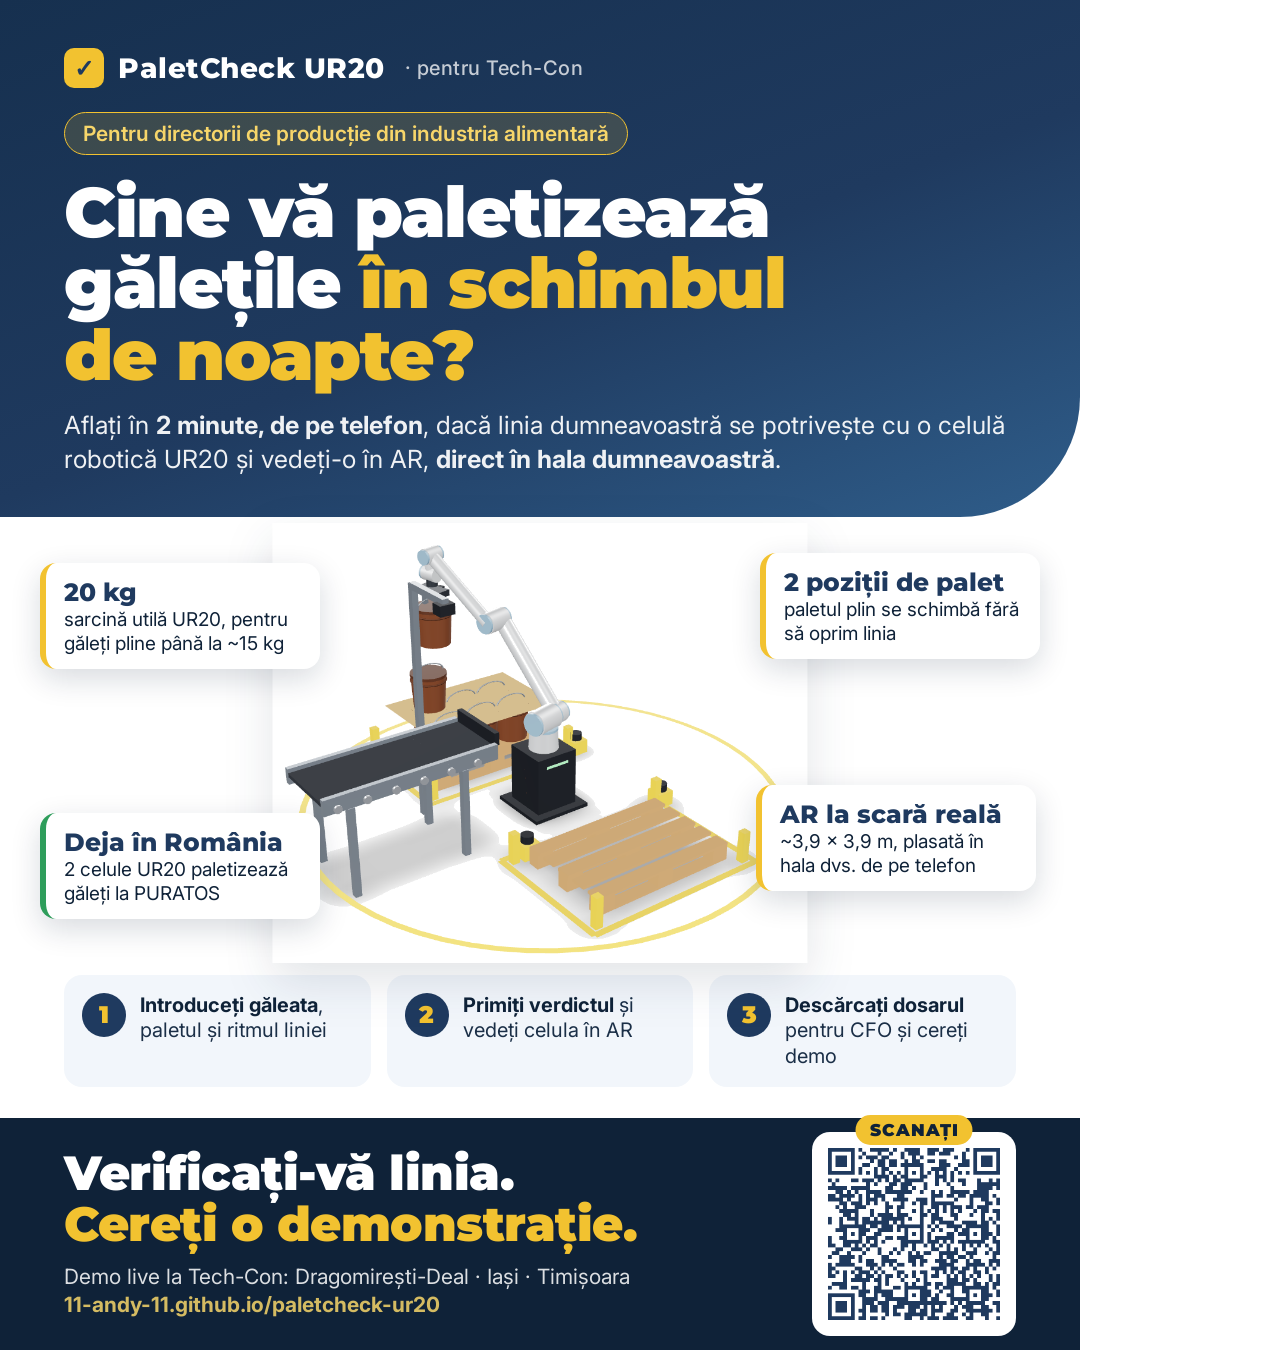
==== promovare/postare.html @ af0a8613 "Add LinkedIn post (image, QR with UTM, copy) for promotion deliverable Co-Authored-By: Claude Opus 5" ====
<!doctype html>
<html lang="ro"><head><meta charset="utf-8"><title>PaletCheck UR20 — postare LinkedIn</title>
<link rel="preconnect" href="https://fonts.googleapis.com">
<link href="https://fonts.googleapis.com/css2?family=Montserrat:wght@500;700;800;900&family=Inter:wght@400;500;600;700&display=swap" rel="stylesheet">
<style>
*{box-sizing:border-box;margin:0;padding:0}
html,body{width:1080px;height:1350px;overflow:hidden}
body{font-family:Inter,Arial,sans-serif;background:#fff;color:#0f2238;position:relative}
.top{background:linear-gradient(160deg,#16304f 0%,#1F3A5F 55%,#2F5D8A 100%);color:#fff;padding:48px 64px 40px;position:relative;border-bottom-right-radius:120px}
.brand{display:flex;align-items:center;gap:14px;font-family:Montserrat,Arial;font-weight:800;font-size:28px;letter-spacing:.5px}
.brand .dot{width:40px;height:40px;border-radius:10px;background:#F2C230;display:grid;place-items:center;color:#1F3A5F;font-size:24px;font-weight:900}
.brand small{font-family:Inter;font-weight:500;font-size:20px;opacity:.75;margin-left:6px}
.aud{display:inline-block;margin-top:24px;background:rgba(242,194,48,.16);border:1.5px solid #F2C230;color:#F7D66A;font-weight:600;font-size:21px;padding:8px 18px;border-radius:40px}
h1{font-family:Montserrat,Arial;font-weight:900;font-size:70px;line-height:1.02;margin-top:22px;letter-spacing:-1.5px}
h1 em{font-style:normal;color:#F2C230}
.sub{font-size:25px;line-height:1.35;margin-top:18px;opacity:.93;max-width:960px}
.sub b{color:#fff}
.stage{position:relative;margin-top:6px;height:440px}
.stage img{position:absolute;left:50%;transform:translateX(-50%);top:0;height:440px;filter:drop-shadow(0 18px 24px rgba(15,34,56,.12))}
.card{position:absolute;background:#fff;border-radius:16px;box-shadow:0 10px 30px rgba(15,34,56,.16);padding:14px 18px;font-size:19px;line-height:1.25;border-left:6px solid #F2C230;max-width:280px}
.card b{display:block;font-family:Montserrat,Arial;font-size:25px;font-weight:800;color:#1F3A5F}
.c1{left:40px;top:40px}.c2{right:40px;top:30px}.c3{right:44px;top:262px}.c4{left:40px;top:290px;border-left-color:#2e9d5b}
.steps{display:flex;gap:16px;padding:0 64px;margin-top:12px}
.step{flex:1;background:#F2F6FB;border-radius:18px;padding:18px 18px 18px;display:flex;gap:14px;align-items:flex-start}
.num{flex:none;width:44px;height:44px;border-radius:50%;background:#1F3A5F;color:#F2C230;font-family:Montserrat;font-weight:900;font-size:24px;display:grid;place-items:center}
.step p{font-size:20px;line-height:1.28;color:#1b2f47}
.step p b{color:#0f2238}
.cta{position:absolute;left:0;right:0;bottom:0;height:232px;background:#0f2238;color:#fff;display:flex;align-items:center;padding:0 64px;gap:40px}
.cta .txt{flex:1}
.cta .big{font-family:Montserrat,Arial;font-weight:900;font-size:48px;line-height:1.05;letter-spacing:-.5px}
.cta .big span{color:#F2C230}
.cta .small{font-size:21px;opacity:.85;margin-top:14px;line-height:1.35}
.cta .url{font-weight:700;color:#F7D66A}
.qr{flex:none;background:#fff;border-radius:18px;padding:12px;width:204px;height:204px;position:relative}
.qr img{width:180px;height:180px;display:block}
.qr:after{content:"SCANAȚI";position:absolute;left:50%;transform:translateX(-50%);top:-17px;background:#F2C230;color:#0f2238;font-family:Montserrat;font-weight:900;font-size:17px;padding:5px 14px;border-radius:20px;letter-spacing:1px}
.arrow{position:absolute;right:300px;bottom:150px;font-size:56px;color:#F2C230;font-weight:900}
</style></head><body>
<div class="top">
  <div class="brand"><div class="dot">✓</div>PaletCheck UR20 <small>· pentru Tech-Con</small></div>
  <div class="aud">Pentru directorii de producție din industria alimentară</div>
  <h1>Cine vă paletizează<br>gălețile <em>în schimbul<br>de noapte?</em></h1>
  <p class="sub">Aflați în <b>2 minute, de pe telefon</b>, dacă linia dumneavoastră se potrivește cu o celulă robotică UR20 și vedeți-o în AR, <b>direct în hala dumneavoastră</b>.</p>
</div>

<div class="stage">
  <img src="robot_crop.png" alt="Celula de paletizare UR20 cu bandă de alimentare, braț robotic și palet">
  <div class="card c1"><b>20 kg</b>sarcină utilă UR20, pentru găleți pline până la ~15 kg</div>
  <div class="card c2"><b>2 poziții de palet</b>paletul plin se schimbă fără să oprim linia</div>
  <div class="card c3"><b>AR la scară reală</b>~3,9 × 3,9 m, plasată în hala dvs. de pe telefon</div>
  <div class="card c4"><b>Deja în România</b>2 celule UR20 paletizează găleți la PURATOS</div>
</div>

<div class="steps">
  <div class="step"><div class="num">1</div><p><b>Introduceți găleata</b>, paletul și ritmul liniei</p></div>
  <div class="step"><div class="num">2</div><p><b>Primiți verdictul</b> și vedeți celula în AR</p></div>
  <div class="step"><div class="num">3</div><p><b>Descărcați dosarul</b> pentru CFO și cereți demo</p></div>
</div>

<div class="cta">
  <div class="txt">
    <div class="big">Verificați-vă linia.<br><span>Cereți o demonstrație.</span></div>
    <div class="small">Demo live la Tech-Con: Dragomirești-Deal · Iași · Timișoara<br><span class="url">11-andy-11.github.io/paletcheck-ur20</span></div>
  </div>
  <div class="qr"><img src="qr_linkedin.png" alt="Cod QR către aplicația PaletCheck UR20"></div>
</div>
</body></html>
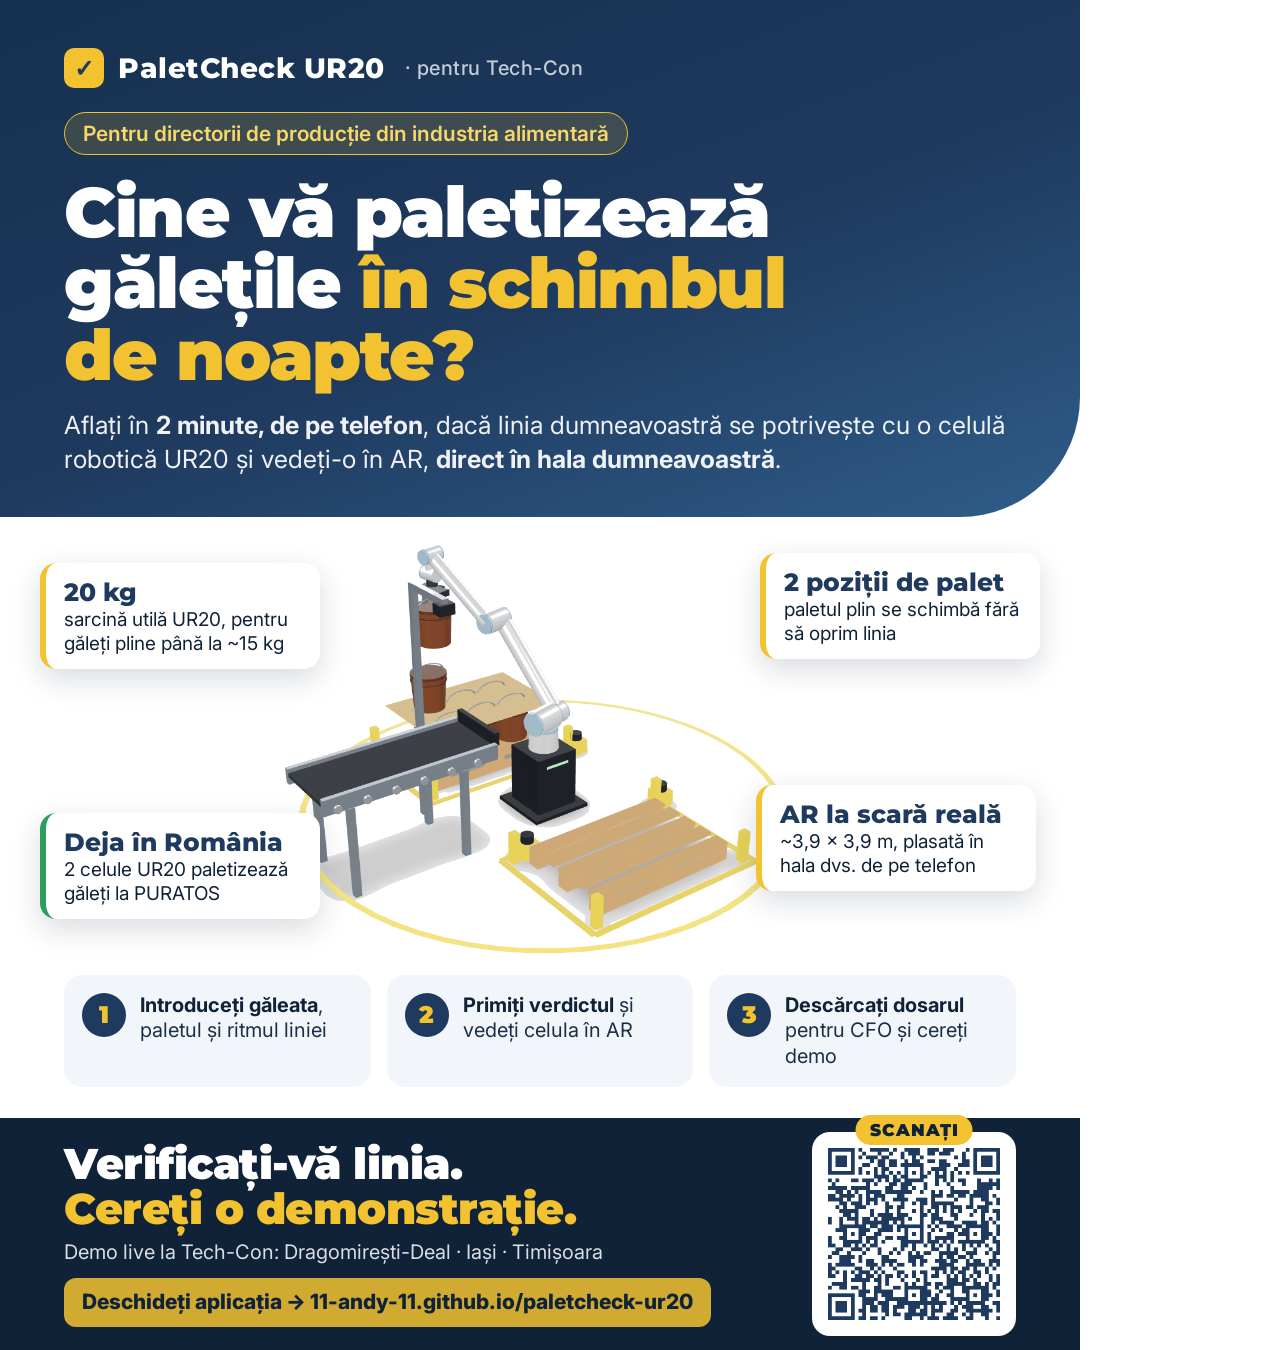
==== commit f3057d2f: "Post: clickable app link (PDF), CTA button, clean render edges Co-Authored-By: Claude Opus 5.5 <nore" ====
--- a/promovare/postare.html
+++ b/promovare/postare.html
@@ -16,7 +16,7 @@
 .sub{font-size:25px;line-height:1.35;margin-top:18px;opacity:.93;max-width:960px}
 .sub b{color:#fff}
 .stage{position:relative;margin-top:6px;height:440px}
-.stage img{position:absolute;left:50%;transform:translateX(-50%);top:0;height:440px;filter:drop-shadow(0 18px 24px rgba(15,34,56,.12))}
+.stage img{position:absolute;left:50%;transform:translateX(-50%);top:0;height:440px}
 .card{position:absolute;background:#fff;border-radius:16px;box-shadow:0 10px 30px rgba(15,34,56,.16);padding:14px 18px;font-size:19px;line-height:1.25;border-left:6px solid #F2C230;max-width:280px}
 .card b{display:block;font-family:Montserrat,Arial;font-size:25px;font-weight:800;color:#1F3A5F}
 .c1{left:40px;top:40px}.c2{right:40px;top:30px}.c3{right:44px;top:262px}.c4{left:40px;top:290px;border-left-color:#2e9d5b}
@@ -27,10 +27,12 @@
 .step p b{color:#0f2238}
 .cta{position:absolute;left:0;right:0;bottom:0;height:232px;background:#0f2238;color:#fff;display:flex;align-items:center;padding:0 64px;gap:40px}
 .cta .txt{flex:1}
-.cta .big{font-family:Montserrat,Arial;font-weight:900;font-size:48px;line-height:1.05;letter-spacing:-.5px}
+.cta .big{font-family:Montserrat,Arial;font-weight:900;font-size:43px;line-height:1.05;letter-spacing:-.5px}
 .cta .big span{color:#F2C230}
-.cta .small{font-size:21px;opacity:.85;margin-top:14px;line-height:1.35}
-.cta .url{font-weight:700;color:#F7D66A}
+.cta .small{font-size:20px;opacity:.85;margin-top:8px;line-height:1.35}
+.btn{display:inline-block;margin-top:12px;background:#F2C230;color:#0f2238;font-weight:800;font-size:21px;padding:10px 18px;border-radius:12px;text-decoration:none}
+.qr{display:block}
+@page{size:1080px 1350px;margin:0}
 .qr{flex:none;background:#fff;border-radius:18px;padding:12px;width:204px;height:204px;position:relative}
 .qr img{width:180px;height:180px;display:block}
 .qr:after{content:"SCANAȚI";position:absolute;left:50%;transform:translateX(-50%);top:-17px;background:#F2C230;color:#0f2238;font-family:Montserrat;font-weight:900;font-size:17px;padding:5px 14px;border-radius:20px;letter-spacing:1px}
@@ -60,8 +62,8 @@
 <div class="cta">
   <div class="txt">
     <div class="big">Verificați-vă linia.<br><span>Cereți o demonstrație.</span></div>
-    <div class="small">Demo live la Tech-Con: Dragomirești-Deal · Iași · Timișoara<br><span class="url">11-andy-11.github.io/paletcheck-ur20</span></div>
+    <div class="small">Demo live la Tech-Con: Dragomirești-Deal · Iași · Timișoara<br><a class="btn" href="https://11-andy-11.github.io/paletcheck-ur20/?utm_source=linkedin&amp;utm_medium=postare&amp;utm_campaign=ur20_2026">Deschideți aplicația → 11-andy-11.github.io/paletcheck-ur20</a></div>
   </div>
-  <div class="qr"><img src="qr_linkedin.png" alt="Cod QR către aplicația PaletCheck UR20"></div>
+  <a class="qr" href="https://11-andy-11.github.io/paletcheck-ur20/?utm_source=linkedin&amp;utm_medium=postare&amp;utm_campaign=ur20_2026"><img src="qr_linkedin.png" alt="Cod QR către aplicația PaletCheck UR20"></a>
 </div>
 </body></html>
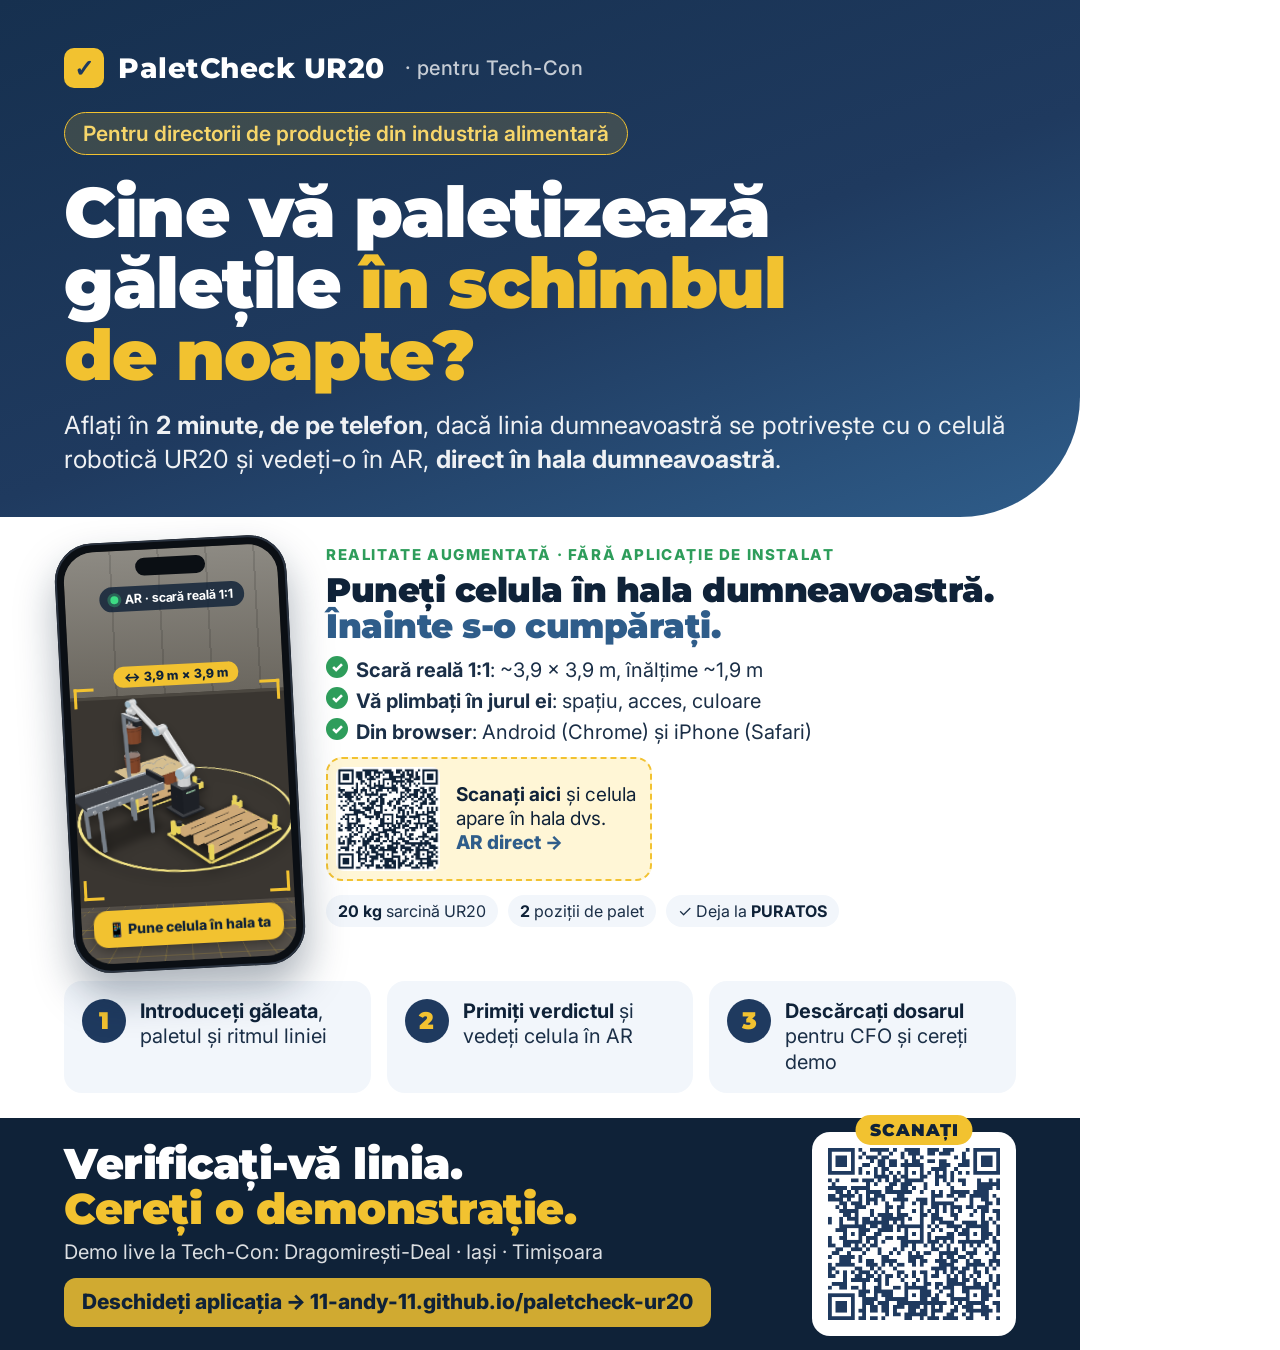
==== commit cf86d374: "AR deep link (#ar) + post with AR phone hero and direct-AR QR Co-Authored-By: Claude Opus 5.5 <norep" ====
--- a/promovare/postare.html
+++ b/promovare/postare.html
@@ -37,6 +37,36 @@
 .qr img{width:180px;height:180px;display:block}
 .qr:after{content:"SCANAȚI";position:absolute;left:50%;transform:translateX(-50%);top:-17px;background:#F2C230;color:#0f2238;font-family:Montserrat;font-weight:900;font-size:17px;padding:5px 14px;border-radius:20px;letter-spacing:1px}
 .arrow{position:absolute;right:300px;bottom:150px;font-size:56px;color:#F2C230;font-weight:900}
+
+.arzone{display:flex;gap:30px;padding:22px 56px 0 64px;height:452px}
+.phone{flex:none;display:block;width:232px;height:430px;border-radius:38px;background:#0b0f14;padding:9px;box-shadow:0 22px 40px rgba(15,34,56,.35),inset 0 0 0 2px #2a3340;text-decoration:none;transform:rotate(-3deg)}
+.screen{position:relative;width:100%;height:100%;border-radius:30px;overflow:hidden;background:#3a3631}
+.wall{position:absolute;left:0;right:0;top:0;height:36%;background:linear-gradient(180deg,#8d8a83,#6b675f);border-bottom:3px solid #4b4740}
+.wall:before{content:"";position:absolute;inset:0;background:repeating-linear-gradient(90deg,transparent 0 46px,rgba(0,0,0,.12) 46px 48px)}
+.floor{position:absolute;left:-60%;width:220%;bottom:-6%;height:74%;transform-origin:50% 100%;transform:perspective(220px) rotateX(55deg);background-color:#55504a;background-image:linear-gradient(rgba(242,194,48,.28) 1.5px,transparent 1.5px),linear-gradient(90deg,rgba(242,194,48,.28) 1.5px,transparent 1.5px);background-size:34px 34px}
+.notch{position:absolute;top:8px;left:50%;transform:translateX(-50%);width:70px;height:18px;border-radius:10px;background:#0b0f14}
+.status{position:absolute;top:36px;left:50%;transform:translateX(-50%);white-space:nowrap;background:rgba(15,34,56,.82);color:#fff;font-size:12.5px;font-weight:700;padding:5px 11px;border-radius:14px;display:flex;align-items:center;gap:6px}
+.status i{width:8px;height:8px;border-radius:50%;background:#3ddc84;box-shadow:0 0 0 3px rgba(61,220,132,.3)}
+.cell{position:absolute;width:228px;left:50%;transform:translateX(-50%);top:146px;filter:drop-shadow(0 6px 6px rgba(0,0,0,.35))}
+.rc{position:absolute;width:20px;height:20px;border:3px solid #F2C230}
+.tl{left:4px;top:136px;border-right:0;border-bottom:0}.tr{right:4px;top:136px;border-left:0;border-bottom:0}
+.bl{left:4px;top:328px;border-right:0;border-top:0}.br{right:4px;top:328px;border-left:0;border-top:0}
+.dim{position:absolute;top:116px;left:50%;transform:translateX(-50%);background:#F2C230;color:#0f2238;font-weight:800;font-size:12.5px;padding:3px 10px;border-radius:10px;white-space:nowrap}
+.arbtn{position:absolute;bottom:16px;left:12px;right:12px;text-align:center;background:#F2C230;color:#0f2238;font-weight:800;font-size:14px;padding:10px 6px;border-radius:14px;box-shadow:0 4px 12px rgba(0,0,0,.35)}
+.arcopy{flex:1;padding-top:6px}
+.kick{font-size:15px;font-weight:800;letter-spacing:1.6px;color:#2e9d5b}
+.arcopy h2{font-family:Montserrat,Arial;font-weight:900;font-size:34px;line-height:1.08;color:#0f2238;margin-top:8px;letter-spacing:-.5px}
+.arcopy h2 em{font-style:normal;color:#2F5D8A}
+.arcopy ul{list-style:none;margin-top:12px}
+.arcopy li{font-size:20px;line-height:1.3;padding-left:30px;position:relative;margin-bottom:5px;color:#1b2f47}
+.arcopy li:before{content:"✓";position:absolute;left:0;top:-1px;width:22px;height:22px;border-radius:50%;background:#2e9d5b;color:#fff;font-size:14px;font-weight:900;display:grid;place-items:center}
+.arqr{display:flex;align-items:center;gap:16px;margin-top:12px;text-decoration:none;color:#0f2238;background:#FFF6D6;border:2px dashed #F2C230;border-radius:16px;padding:8px 14px 8px 8px;width:fit-content}
+.arqr img{width:104px;height:104px;border-radius:8px;display:block}
+.arqr span{font-size:19px;line-height:1.25}
+.arqr em{font-style:normal;font-weight:800;color:#2F5D8A}
+.facts{display:flex;gap:10px;margin-top:14px}
+.facts span{background:#F2F6FB;border-radius:20px;padding:6px 12px;font-size:16px;color:#1b2f47;white-space:nowrap}
+.facts b{color:#0f2238}
 </style></head><body>
 <div class="top">
   <div class="brand"><div class="dot">✓</div>PaletCheck UR20 <small>· pentru Tech-Con</small></div>
@@ -45,12 +75,29 @@
   <p class="sub">Aflați în <b>2 minute, de pe telefon</b>, dacă linia dumneavoastră se potrivește cu o celulă robotică UR20 și vedeți-o în AR, <b>direct în hala dumneavoastră</b>.</p>
 </div>
 
-<div class="stage">
-  <img src="robot_crop.png" alt="Celula de paletizare UR20 cu bandă de alimentare, braț robotic și palet">
-  <div class="card c1"><b>20 kg</b>sarcină utilă UR20, pentru găleți pline până la ~15 kg</div>
-  <div class="card c2"><b>2 poziții de palet</b>paletul plin se schimbă fără să oprim linia</div>
-  <div class="card c3"><b>AR la scară reală</b>~3,9 × 3,9 m, plasată în hala dvs. de pe telefon</div>
-  <div class="card c4"><b>Deja în România</b>2 celule UR20 paletizează găleți la PURATOS</div>
+<div class="arzone">
+  <a class="phone" href="https://11-andy-11.github.io/paletcheck-ur20/?utm_source=linkedin&amp;utm_medium=postare_ar&amp;utm_campaign=ur20_2026#ar" aria-label="Deschideți celula UR20 în realitate augmentată">
+    <div class="screen">
+      <div class="wall"></div><div class="floor"></div>
+      <div class="notch"></div>
+      <div class="status"><i></i>AR · scară reală 1:1</div>
+      <img class="cell" src="robot_t.png" alt="Celula UR20 plasată în AR pe podeaua halei">
+      <span class="rc tl"></span><span class="rc tr"></span><span class="rc bl"></span><span class="rc br"></span>
+      <div class="dim">↔ 3,9 m × 3,9 m</div>
+      <div class="arbtn">📱 Pune celula în hala ta</div>
+    </div>
+  </a>
+  <div class="arcopy">
+    <div class="kick">REALITATE AUGMENTATĂ · FĂRĂ APLICAȚIE DE INSTALAT</div>
+    <h2>Puneți celula în hala dumneavoastră. <em>Înainte s-o cumpărați.</em></h2>
+    <ul>
+      <li><b>Scară reală 1:1</b>: ~3,9 × 3,9 m, înălțime ~1,9 m</li>
+      <li><b>Vă plimbați în jurul ei</b>: spațiu, acces, culoare</li>
+      <li><b>Din browser</b>: Android (Chrome) și iPhone (Safari)</li>
+    </ul>
+    <a class="arqr" href="https://11-andy-11.github.io/paletcheck-ur20/?utm_source=linkedin&amp;utm_medium=postare_ar&amp;utm_campaign=ur20_2026#ar"><img src="qr_ar.png" alt="Cod QR direct în AR"><span><b>Scanați aici</b> și celula<br>apare în hala dvs.<br><em>AR direct →</em></span></a>
+    <div class="facts"><span><b>20 kg</b> sarcină UR20</span><span><b>2</b> poziții de palet</span><span>✓ Deja la <b>PURATOS</b></span></div>
+  </div>
 </div>
 
 <div class="steps">
